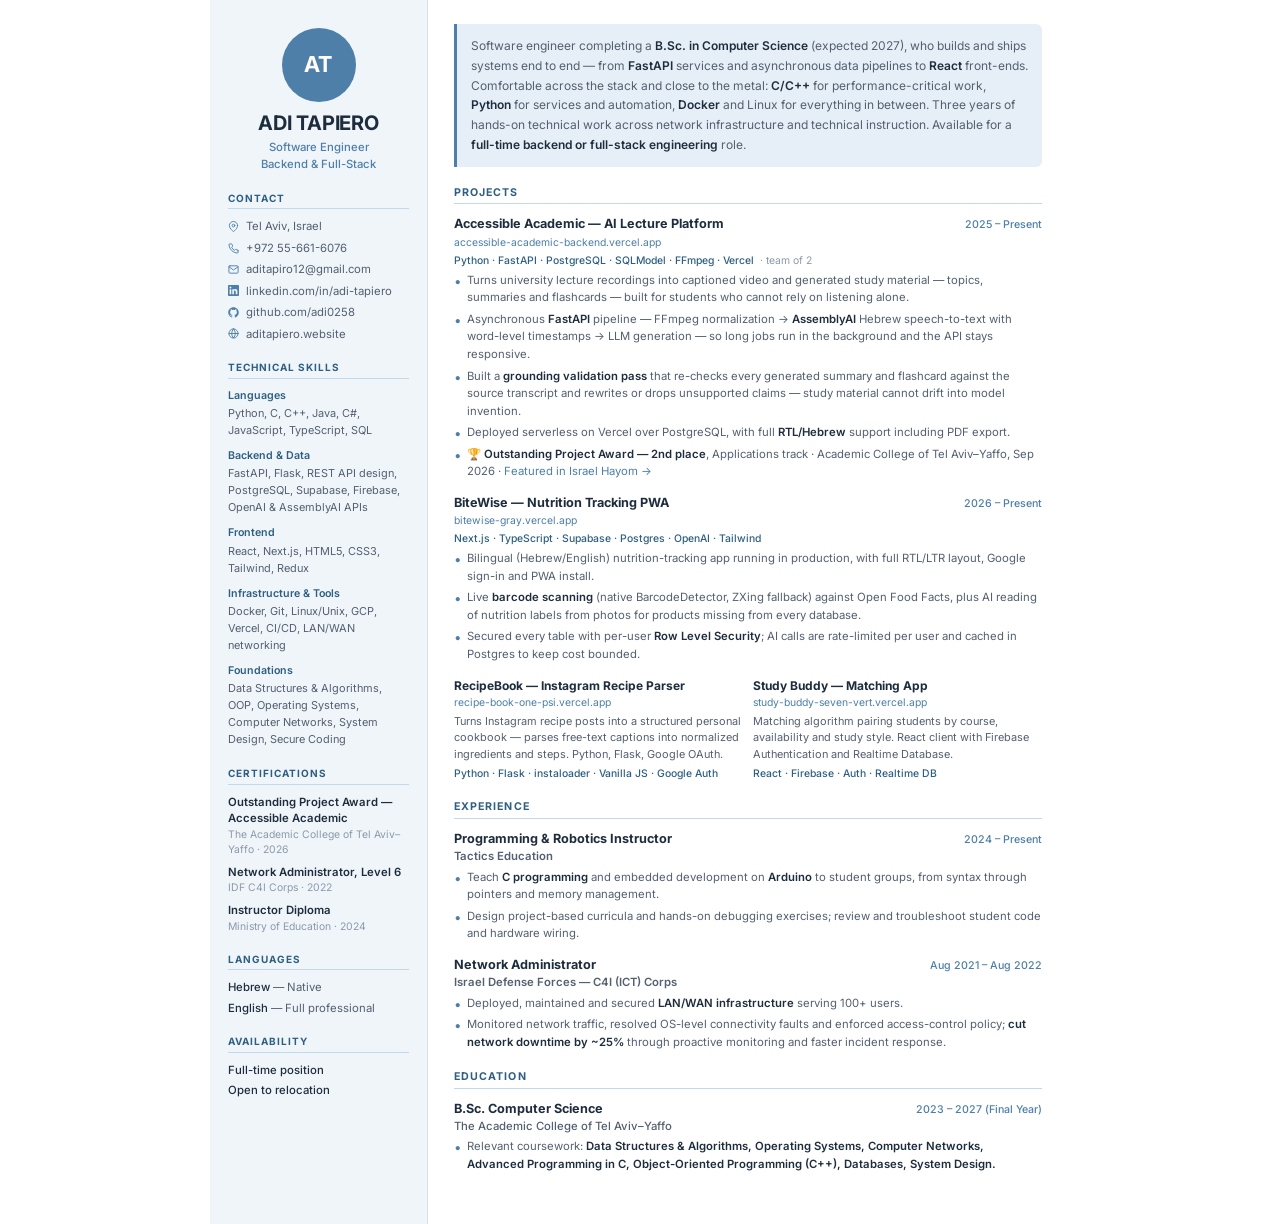
==== cv.html @ d8e9e0f2 "Add outstanding project award cert, Israel Hayom article link, calm color palette" ====
<!DOCTYPE html>
<html lang="en">
<head>
  <meta charset="UTF-8" />
  <meta name="viewport" content="width=device-width, initial-scale=1.0" />
  <title>Adi Tapiero — CV</title>
  <link rel="preconnect" href="https://fonts.googleapis.com" />
  <link rel="preconnect" href="https://fonts.gstatic.com" crossorigin />
  <link href="https://fonts.googleapis.com/css2?family=Inter:wght@300;400;500;600;700&display=swap" rel="stylesheet" />
  <style>
    /* ---- tokens ---- */
    :root {
      --accent:       #4d7fa8;
      --accent-light: #e6eff7;
      --accent-mid:   #c2d9eb;
      --accent-dark:  #2e5f82;
      --bg-sidebar:   #f0f5fa;
      --text:         #1e2d3d;
      --text-muted:   #546070;
      --text-faint:   #8a9aaa;
      --border:       #d4dfe8;
    }

    * { box-sizing: border-box; margin: 0; padding: 0; }

    body {
      font-family: 'Inter', -apple-system, sans-serif;
      font-size: 9.5pt;
      color: var(--text);
      background: #fff;
      line-height: 1.45;
      -webkit-font-smoothing: antialiased;
    }

    a { color: var(--accent); text-decoration: none; }

    /* ---- page wrapper ---- */
    .page {
      display: grid;
      grid-template-columns: 218px 1fr;
      min-height: 100vh;
      max-width: 860px;
      margin: 0 auto;
    }

    /* ============ LEFT SIDEBAR ============ */
    .sidebar {
      background: var(--bg-sidebar);
      padding: 28px 18px 32px;
      border-right: 1px solid var(--border);
    }

    /* monogram */
    .monogram-wrap {
      display: flex;
      flex-direction: column;
      align-items: center;
      margin-bottom: 16px;
    }
    .monogram {
      width: 74px;
      height: 74px;
      border-radius: 50%;
      background: var(--accent);
      color: #fff;
      font-size: 22px;
      font-weight: 700;
      display: flex;
      align-items: center;
      justify-content: center;
      letter-spacing: 0.04em;
      margin-bottom: 10px;
    }
    .sidebar-name {
      font-size: 15pt;
      font-weight: 700;
      color: var(--text);
      text-align: center;
      letter-spacing: -0.01em;
      line-height: 1.15;
    }
    .sidebar-title {
      margin-top: 4px;
      font-size: 8.5pt;
      color: var(--accent);
      text-align: center;
      font-weight: 500;
      line-height: 1.5;
    }

    /* sidebar section heading */
    .s-section {
      margin-top: 18px;
    }
    .s-heading {
      font-size: 7.5pt;
      font-weight: 700;
      letter-spacing: 0.1em;
      text-transform: uppercase;
      color: var(--accent-dark);
      border-bottom: 1.5px solid var(--accent-mid);
      padding-bottom: 3px;
      margin-bottom: 9px;
    }

    /* contact */
    .contact-list { display: grid; gap: 5px; }
    .contact-item {
      display: flex;
      align-items: center;
      gap: 7px;
      font-size: 8.5pt;
      color: var(--text-muted);
    }
    .contact-item svg { flex-shrink: 0; color: var(--accent); }

    /* skill groups */
    .skill-group { margin-bottom: 9px; }
    .skill-group-label {
      font-size: 8pt;
      font-weight: 600;
      color: var(--accent-dark);
      margin-bottom: 2px;
    }
    .skill-group-items {
      font-size: 8.2pt;
      color: var(--text-muted);
      line-height: 1.55;
    }

    /* cert */
    .cert-item { margin-bottom: 7px; }
    .cert-title {
      font-size: 8.5pt;
      font-weight: 600;
      color: var(--text);
    }
    .cert-meta {
      font-size: 7.8pt;
      color: var(--text-faint);
    }

    /* lang & avail */
    .lang-item, .avail-item {
      font-size: 8.5pt;
      color: var(--text-muted);
      margin-bottom: 4px;
    }
    .lang-item strong, .avail-item { color: var(--text); font-weight: 500; }

    /* ============ RIGHT CONTENT ============ */
    .content {
      padding: 24px 28px 32px 26px;
    }

    /* summary */
    .summary {
      font-size: 9pt;
      color: var(--text-muted);
      line-height: 1.65;
      margin-bottom: 18px;
      padding: 12px 14px;
      background: var(--accent-light);
      border-left: 3px solid var(--accent);
      border-radius: 0 6px 6px 0;
    }
    .summary strong { color: var(--text); font-weight: 600; }

    /* section */
    .section { margin-bottom: 18px; }
    .section-title {
      font-size: 8pt;
      font-weight: 700;
      letter-spacing: 0.1em;
      text-transform: uppercase;
      color: var(--accent-dark);
      border-bottom: 1.5px solid var(--accent-mid);
      padding-bottom: 3px;
      margin-bottom: 11px;
    }

    /* project featured */
    .project { margin-bottom: 13px; }
    .project-header {
      display: flex;
      justify-content: space-between;
      align-items: baseline;
      gap: 8px;
    }
    .project-name {
      font-size: 9.5pt;
      font-weight: 700;
      color: var(--text);
    }
    .project-date {
      font-size: 8pt;
      color: var(--accent);
      white-space: nowrap;
      font-weight: 500;
    }
    .project-url {
      font-size: 7.8pt;
      color: var(--accent);
      display: block;
      margin: 1px 0 3px;
    }
    .project-stack {
      font-size: 7.8pt;
      color: var(--text-faint);
      margin-bottom: 4px;
    }
    .project-stack span {
      color: var(--accent-dark);
      font-weight: 500;
    }

    /* bullet list */
    .bullet-list { display: grid; gap: 4px; padding-left: 0; list-style: none; }
    .bullet-list li {
      position: relative;
      padding-left: 13px;
      font-size: 8.5pt;
      color: var(--text-muted);
      line-height: 1.55;
    }
    .bullet-list li::before {
      content: "•";
      color: var(--accent);
      font-size: 10pt;
      position: absolute;
      left: 0;
      top: -1px;
    }
    .bullet-list li strong { color: var(--text); font-weight: 600; }

    /* two-col projects */
    .projects-2col {
      display: grid;
      grid-template-columns: 1fr 1fr;
      gap: 10px;
      margin-top: 4px;
    }
    .project-mini { }
    .project-mini .project-name { font-size: 9pt; }
    .project-mini p {
      font-size: 8.2pt;
      color: var(--text-muted);
      line-height: 1.5;
      margin: 3px 0 4px;
    }
    .project-mini .project-stack { margin-bottom: 0; }

    /* experience */
    .exp-item { margin-bottom: 13px; }
    .exp-header {
      display: flex;
      justify-content: space-between;
      align-items: baseline;
    }
    .exp-title {
      font-size: 9.5pt;
      font-weight: 700;
      color: var(--text);
    }
    .exp-date {
      font-size: 8pt;
      color: var(--accent);
      font-weight: 500;
    }
    .exp-company {
      font-size: 8.5pt;
      color: var(--text-muted);
      font-weight: 600;
      margin-bottom: 4px;
    }

    /* education */
    .edu-header {
      display: flex;
      justify-content: space-between;
      align-items: baseline;
    }
    .edu-degree {
      font-size: 9.5pt;
      font-weight: 700;
      color: var(--text);
    }
    .edu-date {
      font-size: 8pt;
      color: var(--accent);
      font-weight: 500;
    }
    .edu-school {
      font-size: 8.5pt;
      color: var(--text-muted);
      font-weight: 500;
      margin-bottom: 4px;
    }

    /* print */
    @media print {
      body { font-size: 9pt; }
      .page { max-width: 100%; }
      a { color: var(--accent); }
    }
  </style>
</head>
<body>
<div class="page">

  <!-- ===== SIDEBAR ===== -->
  <aside class="sidebar">
    <div class="monogram-wrap">
      <div class="monogram">AT</div>
      <div class="sidebar-name">ADI TAPIERO</div>
      <div class="sidebar-title">Software Engineer<br>Backend &amp; Full-Stack</div>
    </div>

    <!-- Contact -->
    <div class="s-section">
      <div class="s-heading">Contact</div>
      <ul class="contact-list">
        <li class="contact-item">
          <svg width="11" height="11" viewBox="0 0 24 24" fill="none" stroke="currentColor" stroke-width="2" stroke-linecap="round" stroke-linejoin="round"><path d="M21 10c0 7-9 13-9 13S3 17 3 10a9 9 0 1 1 18 0z"/><circle cx="12" cy="10" r="3"/></svg>
          Tel Aviv, Israel
        </li>
        <li class="contact-item">
          <svg width="11" height="11" viewBox="0 0 24 24" fill="none" stroke="currentColor" stroke-width="2" stroke-linecap="round" stroke-linejoin="round"><path d="M22 16.92v3a2 2 0 0 1-2.18 2 19.86 19.86 0 0 1-8.63-3.07 19.5 19.5 0 0 1-6-6A19.86 19.86 0 0 1 2.12 4.18 2 2 0 0 1 4.11 2h3a2 2 0 0 1 2 1.72c.13.94.36 1.86.68 2.74a2 2 0 0 1-.45 2.11L8.09 9.91a16 16 0 0 0 6 6l1.34-1.25a2 2 0 0 1 2.11-.45c.88.32 1.8.55 2.74.68A2 2 0 0 1 22 16.92z"/></svg>
          +972 55-661-6076
        </li>
        <li class="contact-item">
          <svg width="11" height="11" viewBox="0 0 24 24" fill="none" stroke="currentColor" stroke-width="2" stroke-linecap="round" stroke-linejoin="round"><path d="M4 4h16c1.1 0 2 .9 2 2v12c0 1.1-.9 2-2 2H4c-1.1 0-2-.9-2-2V6c0-1.1.9-2 2-2z"/><polyline points="22,6 12,13 2,6"/></svg>
          aditapiro12@gmail.com
        </li>
        <li class="contact-item">
          <svg width="11" height="11" viewBox="0 0 24 24" fill="currentColor"><path d="M20.45 20.45h-3.55v-5.57c0-1.33-.02-3.04-1.85-3.04-1.85 0-2.13 1.45-2.13 2.95v5.66H9.36V9h3.41v1.56h.05c.48-.91 1.65-1.85 3.39-1.85 3.62 0 4.29 2.38 4.29 5.48v6.26zM5.34 7.43a2.06 2.06 0 1 1 0-4.12 2.06 2.06 0 0 1 0 4.12zM7.12 20.45H3.56V9h3.56v11.45zM22.22 0H1.77C.79 0 0 .77 0 1.72v20.56C0 23.23.79 24 1.77 24h20.45c.98 0 1.78-.77 1.78-1.72V1.72C24 .77 23.2 0 22.22 0z"/></svg>
          linkedin.com/in/adi-tapiero
        </li>
        <li class="contact-item">
          <svg width="11" height="11" viewBox="0 0 24 24" fill="currentColor"><path d="M12 .5C5.65.5.5 5.65.5 12c0 5.08 3.29 9.39 7.86 10.91.58.11.79-.25.79-.56 0-.28-.01-1.02-.02-2-3.2.7-3.88-1.54-3.88-1.54-.52-1.33-1.28-1.69-1.28-1.69-1.05-.72.08-.71.08-.71 1.16.08 1.77 1.19 1.77 1.19 1.03 1.77 2.7 1.26 3.36.96.1-.75.4-1.26.73-1.55-2.55-.29-5.24-1.28-5.24-5.7 0-1.26.45-2.29 1.19-3.1-.12-.29-.52-1.46.11-3.05 0 0 .97-.31 3.18 1.18a11.02 11.02 0 0 1 5.79 0c2.2-1.49 3.17-1.18 3.17-1.18.63 1.59.23 2.76.11 3.05.74.81 1.19 1.84 1.19 3.1 0 4.43-2.69 5.4-5.26 5.69.41.35.78 1.05.78 2.11 0 1.52-.01 2.75-.01 3.13 0 .31.21.68.8.56C20.21 21.39 23.5 17.08 23.5 12 23.5 5.65 18.35.5 12 .5z"/></svg>
          github.com/adi0258
        </li>
        <li class="contact-item">
          <svg width="11" height="11" viewBox="0 0 24 24" fill="none" stroke="currentColor" stroke-width="2" stroke-linecap="round" stroke-linejoin="round"><circle cx="12" cy="12" r="10"/><line x1="2" y1="12" x2="22" y2="12"/><path d="M12 2a15.3 15.3 0 0 1 4 10 15.3 15.3 0 0 1-4 10 15.3 15.3 0 0 1-4-10 15.3 15.3 0 0 1 4-10z"/></svg>
          aditapiero.website
        </li>
      </ul>
    </div>

    <!-- Technical Skills -->
    <div class="s-section">
      <div class="s-heading">Technical Skills</div>

      <div class="skill-group">
        <div class="skill-group-label">Languages</div>
        <div class="skill-group-items">Python, C, C++, Java, C#, JavaScript, TypeScript, SQL</div>
      </div>
      <div class="skill-group">
        <div class="skill-group-label">Backend &amp; Data</div>
        <div class="skill-group-items">FastAPI, Flask, REST API design, PostgreSQL, Supabase, Firebase, OpenAI &amp; AssemblyAI APIs</div>
      </div>
      <div class="skill-group">
        <div class="skill-group-label">Frontend</div>
        <div class="skill-group-items">React, Next.js, HTML5, CSS3, Tailwind, Redux</div>
      </div>
      <div class="skill-group">
        <div class="skill-group-label">Infrastructure &amp; Tools</div>
        <div class="skill-group-items">Docker, Git, Linux/Unix, GCP, Vercel, CI/CD, LAN/WAN networking</div>
      </div>
      <div class="skill-group">
        <div class="skill-group-label">Foundations</div>
        <div class="skill-group-items">Data Structures &amp; Algorithms, OOP, Operating Systems, Computer Networks, System Design, Secure Coding</div>
      </div>
    </div>

    <!-- Certifications -->
    <div class="s-section">
      <div class="s-heading">Certifications</div>
      <div class="cert-item">
        <div class="cert-title">Outstanding Project Award — Accessible Academic</div>
        <div class="cert-meta">The Academic College of Tel Aviv–Yaffo · 2026</div>
      </div>
      <div class="cert-item">
        <div class="cert-title">Network Administrator, Level 6</div>
        <div class="cert-meta">IDF C4I Corps · 2022</div>
      </div>
      <div class="cert-item">
        <div class="cert-title">Instructor Diploma</div>
        <div class="cert-meta">Ministry of Education · 2024</div>
      </div>
    </div>

    <!-- Languages -->
    <div class="s-section">
      <div class="s-heading">Languages</div>
      <div class="lang-item"><strong>Hebrew</strong> — Native</div>
      <div class="lang-item"><strong>English</strong> — Full professional</div>
    </div>

    <!-- Availability -->
    <div class="s-section">
      <div class="s-heading">Availability</div>
      <div class="avail-item">Full-time position</div>
      <div class="avail-item">Open to relocation</div>
    </div>
  </aside>

  <!-- ===== MAIN CONTENT ===== -->
  <main class="content">

    <!-- Summary -->
    <div class="summary">
      Software engineer completing a <strong>B.Sc. in Computer Science</strong> (expected 2027), who builds and ships systems end to end — from <strong>FastAPI</strong> services and asynchronous data pipelines to <strong>React</strong> front-ends. Comfortable across the stack and close to the metal: <strong>C/C++</strong> for performance-critical work, <strong>Python</strong> for services and automation, <strong>Docker</strong> and Linux for everything in between. Three years of hands-on technical work across network infrastructure and technical instruction. Available for a <strong>full-time backend or full-stack engineering</strong> role.
    </div>

    <!-- Projects -->
    <div class="section">
      <div class="section-title">Projects</div>

      <div class="project">
        <div class="project-header">
          <div class="project-name">Accessible Academic — AI Lecture Platform</div>
          <div class="project-date">2025 – Present</div>
        </div>
        <a class="project-url" href="https://accessible-academic-backend.vercel.app/">accessible-academic-backend.vercel.app</a>
        <div class="project-stack"><span>Python · FastAPI · PostgreSQL · SQLModel · FFmpeg · Vercel</span> &nbsp;· team of 2</div>
        <ul class="bullet-list">
          <li>Turns university lecture recordings into captioned video and generated study material — topics, summaries and flashcards — built for students who cannot rely on listening alone.</li>
          <li>Asynchronous <strong>FastAPI</strong> pipeline — FFmpeg normalization → <strong>AssemblyAI</strong> Hebrew speech-to-text with word-level timestamps → LLM generation — so long jobs run in the background and the API stays responsive.</li>
          <li>Built a <strong>grounding validation pass</strong> that re-checks every generated summary and flashcard against the source transcript and rewrites or drops unsupported claims — study material cannot drift into model invention.</li>
          <li>Deployed serverless on Vercel over PostgreSQL, with full <strong>RTL/Hebrew</strong> support including PDF export.</li>
          <li><strong>🏆 Outstanding Project Award — 2nd place</strong>, Applications track · Academic College of Tel Aviv–Yaffo, Sep 2026 · <a href="https://www.israelhayom.co.il/news/education/article/21597703" target="_blank">Featured in Israel Hayom →</a></li>
        </ul>
      </div>

      <div class="project">
        <div class="project-header">
          <div class="project-name">BiteWise — Nutrition Tracking PWA</div>
          <div class="project-date">2026 – Present</div>
        </div>
        <a class="project-url" href="https://bitewise-gray.vercel.app/">bitewise-gray.vercel.app</a>
        <div class="project-stack"><span>Next.js · TypeScript · Supabase · Postgres · OpenAI · Tailwind</span></div>
        <ul class="bullet-list">
          <li>Bilingual (Hebrew/English) nutrition-tracking app running in production, with full RTL/LTR layout, Google sign-in and PWA install.</li>
          <li>Live <strong>barcode scanning</strong> (native BarcodeDetector, ZXing fallback) against Open Food Facts, plus AI reading of nutrition labels from photos for products missing from every database.</li>
          <li>Secured every table with per-user <strong>Row Level Security</strong>; AI calls are rate-limited per user and cached in Postgres to keep cost bounded.</li>
        </ul>
      </div>

      <div class="projects-2col">
        <div class="project-mini">
          <div class="project-name">RecipeBook — Instagram Recipe Parser</div>
          <a class="project-url" href="https://recipe-book-one-psi.vercel.app/">recipe-book-one-psi.vercel.app</a>
          <p>Turns Instagram recipe posts into a structured personal cookbook — parses free-text captions into normalized ingredients and steps. Python, Flask, Google OAuth.</p>
          <div class="project-stack"><span>Python · Flask · instaloader · Vanilla JS · Google Auth</span></div>
        </div>
        <div class="project-mini">
          <div class="project-name">Study Buddy — Matching App</div>
          <a class="project-url" href="https://study-buddy-seven-vert.vercel.app/">study-buddy-seven-vert.vercel.app</a>
          <p>Matching algorithm pairing students by course, availability and study style. React client with Firebase Authentication and Realtime Database.</p>
          <div class="project-stack"><span>React · Firebase · Auth · Realtime DB</span></div>
        </div>
      </div>
    </div>

    <!-- Experience -->
    <div class="section">
      <div class="section-title">Experience</div>

      <div class="exp-item">
        <div class="exp-header">
          <div class="exp-title">Programming &amp; Robotics Instructor</div>
          <div class="exp-date">2024 – Present</div>
        </div>
        <div class="exp-company">Tactics Education</div>
        <ul class="bullet-list">
          <li>Teach <strong>C programming</strong> and embedded development on <strong>Arduino</strong> to student groups, from syntax through pointers and memory management.</li>
          <li>Design project-based curricula and hands-on debugging exercises; review and troubleshoot student code and hardware wiring.</li>
        </ul>
      </div>

      <div class="exp-item">
        <div class="exp-header">
          <div class="exp-title">Network Administrator</div>
          <div class="exp-date">Aug 2021 – Aug 2022</div>
        </div>
        <div class="exp-company">Israel Defense Forces — C4I (ICT) Corps</div>
        <ul class="bullet-list">
          <li>Deployed, maintained and secured <strong>LAN/WAN infrastructure</strong> serving 100+ users.</li>
          <li>Monitored network traffic, resolved OS-level connectivity faults and enforced access-control policy; <strong>cut network downtime by ~25%</strong> through proactive monitoring and faster incident response.</li>
        </ul>
      </div>
    </div>

    <!-- Education -->
    <div class="section">
      <div class="section-title">Education</div>
      <div class="edu-header">
        <div class="edu-degree">B.Sc. Computer Science</div>
        <div class="edu-date">2023 – 2027 (Final Year)</div>
      </div>
      <div class="edu-school">The Academic College of Tel Aviv–Yaffo</div>
      <ul class="bullet-list">
        <li>Relevant coursework: <strong>Data Structures &amp; Algorithms, Operating Systems, Computer Networks, Advanced Programming in C, Object-Oriented Programming (C++), Databases, System Design.</strong></li>
      </ul>
    </div>

  </main>
</div>
</body>
</html>
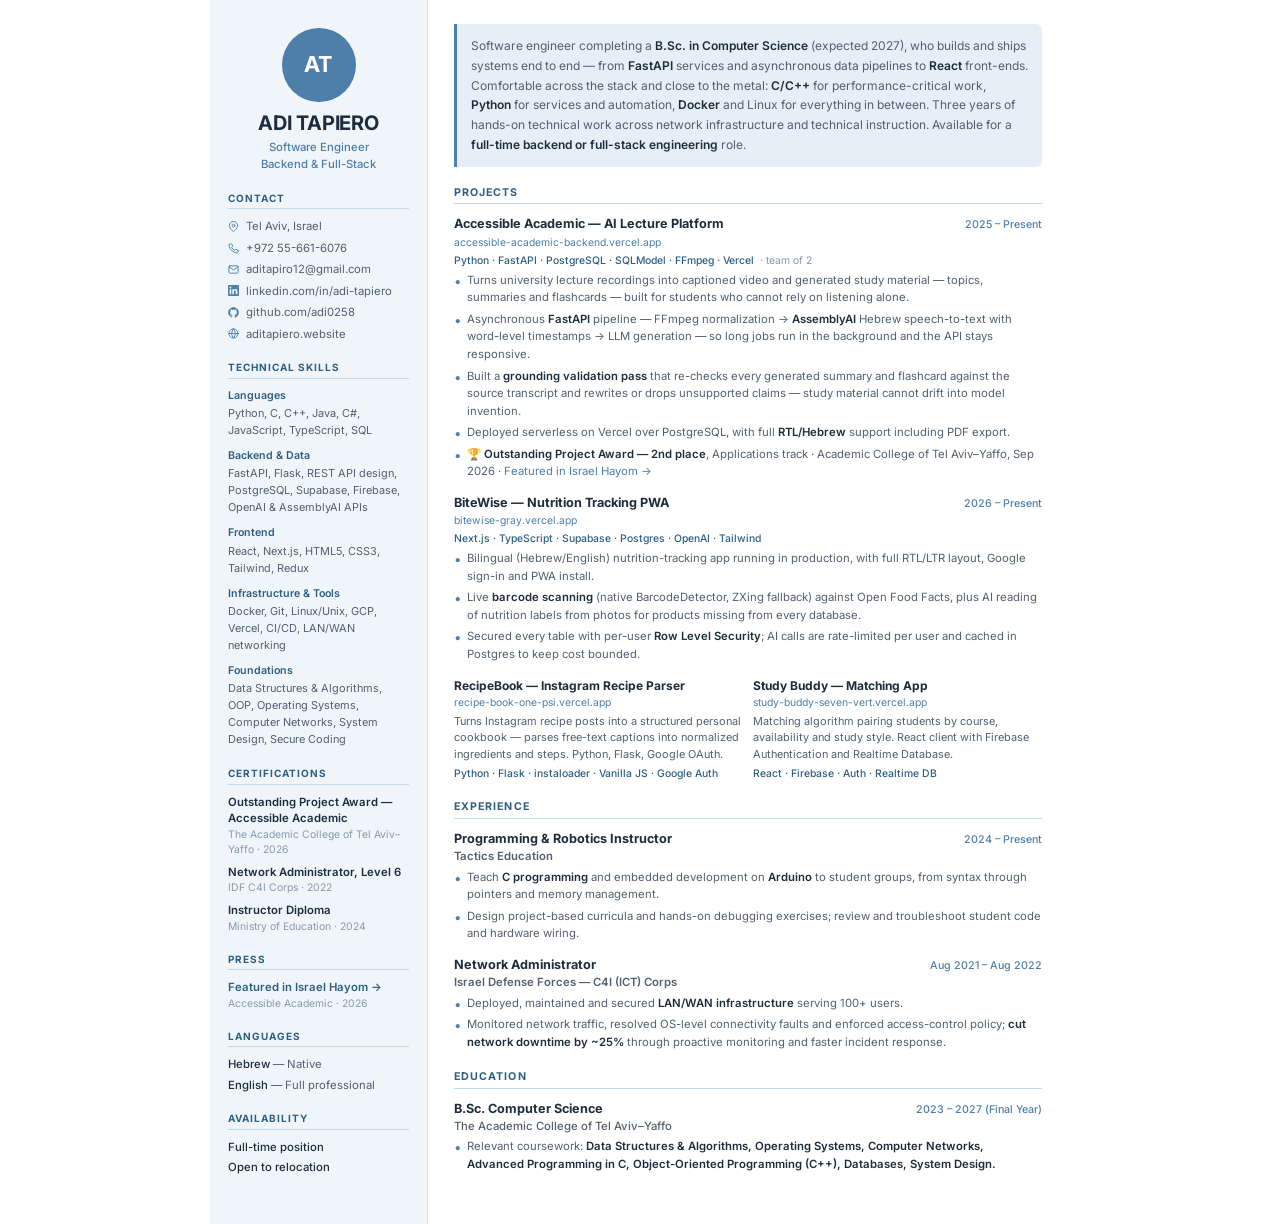
==== commit e5e13198: "Add Israel Hayom logo to portfolio, Press section to CV" ====
--- a/cv.html
+++ b/cv.html
@@ -390,6 +390,17 @@
       </div>
     </div>
 
+    <!-- Press -->
+    <div class="s-section">
+      <div class="s-heading">Press</div>
+      <div class="cert-item">
+        <a href="https://www.israelhayom.co.il/news/education/article/21597703" target="_blank" rel="noopener" style="color:var(--accent-dark);text-decoration:none;">
+          <div class="cert-title" style="color:var(--accent-dark);">Featured in Israel Hayom →</div>
+          <div class="cert-meta">Accessible Academic · 2026</div>
+        </a>
+      </div>
+    </div>
+
     <!-- Languages -->
     <div class="s-section">
       <div class="s-heading">Languages</div>
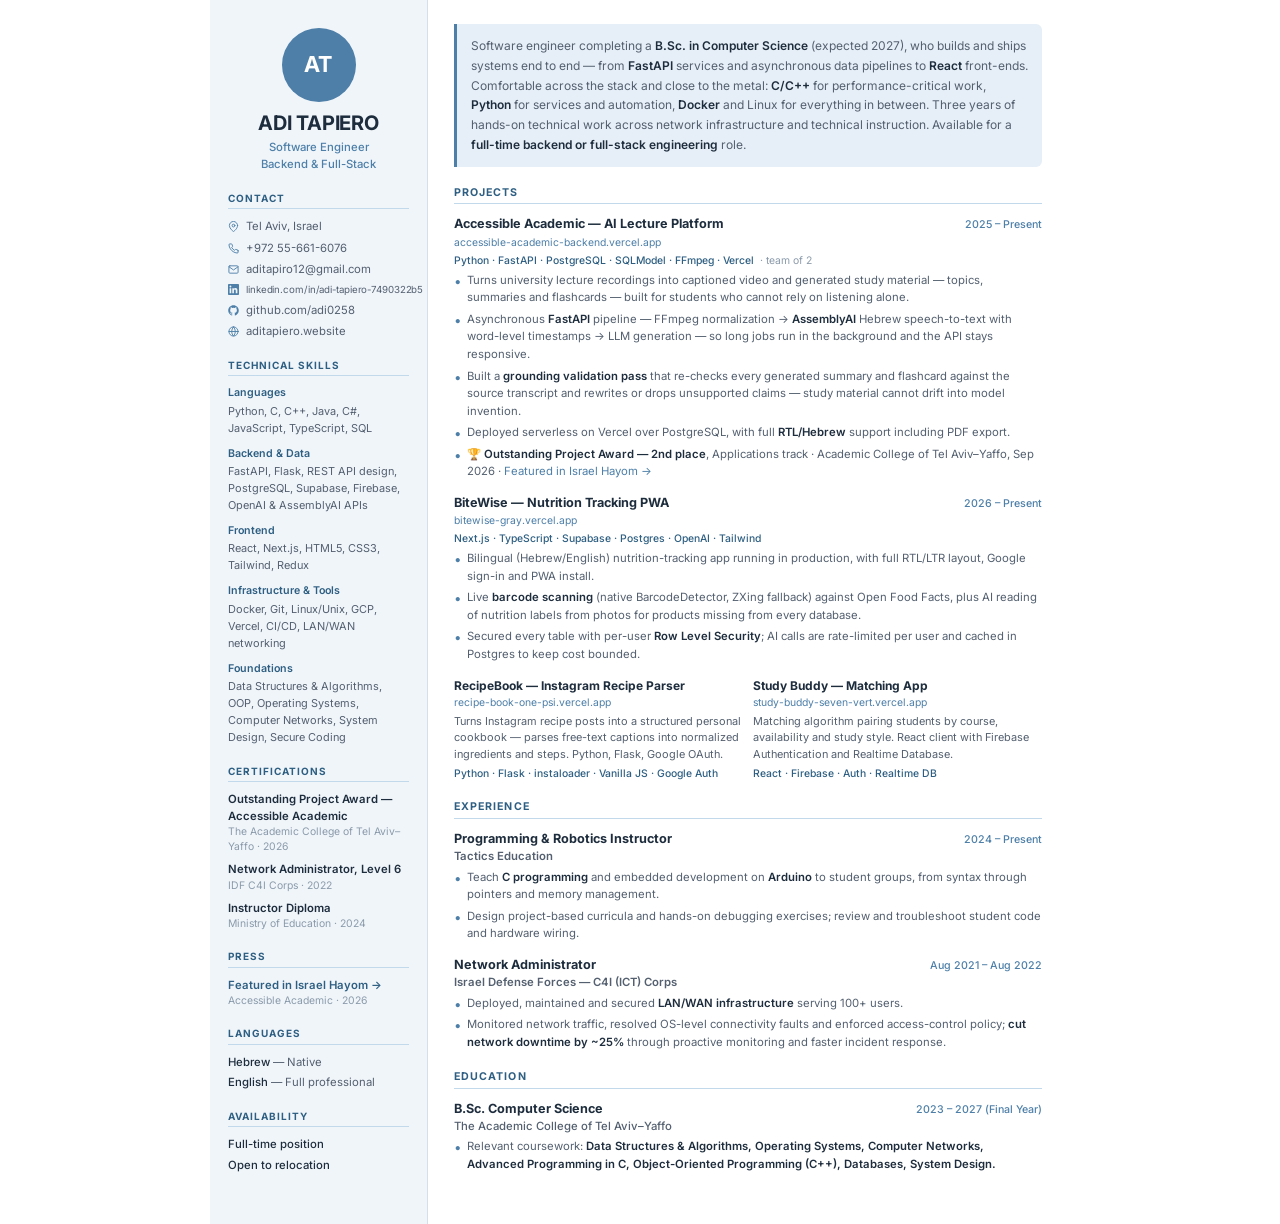
==== commit d67ad0b6: "Add files via upload" ====
--- a/cv.html
+++ b/cv.html
@@ -334,7 +334,7 @@
         </li>
         <li class="contact-item">
           <svg width="11" height="11" viewBox="0 0 24 24" fill="currentColor"><path d="M20.45 20.45h-3.55v-5.57c0-1.33-.02-3.04-1.85-3.04-1.85 0-2.13 1.45-2.13 2.95v5.66H9.36V9h3.41v1.56h.05c.48-.91 1.65-1.85 3.39-1.85 3.62 0 4.29 2.38 4.29 5.48v6.26zM5.34 7.43a2.06 2.06 0 1 1 0-4.12 2.06 2.06 0 0 1 0 4.12zM7.12 20.45H3.56V9h3.56v11.45zM22.22 0H1.77C.79 0 0 .77 0 1.72v20.56C0 23.23.79 24 1.77 24h20.45c.98 0 1.78-.77 1.78-1.72V1.72C24 .77 23.2 0 22.22 0z"/></svg>
-          linkedin.com/in/adi-tapiero
+          <a href="https://www.linkedin.com/in/adi-tapiero-7490322b5" style="color:inherit;text-decoration:none;font-size:7.3pt;white-space:nowrap;letter-spacing:-0.1px">linkedin.com/in/adi-tapiero-7490322b5</a>
         </li>
         <li class="contact-item">
           <svg width="11" height="11" viewBox="0 0 24 24" fill="currentColor"><path d="M12 .5C5.65.5.5 5.65.5 12c0 5.08 3.29 9.39 7.86 10.91.58.11.79-.25.79-.56 0-.28-.01-1.02-.02-2-3.2.7-3.88-1.54-3.88-1.54-.52-1.33-1.28-1.69-1.28-1.69-1.05-.72.08-.71.08-.71 1.16.08 1.77 1.19 1.77 1.19 1.03 1.77 2.7 1.26 3.36.96.1-.75.4-1.26.73-1.55-2.55-.29-5.24-1.28-5.24-5.7 0-1.26.45-2.29 1.19-3.1-.12-.29-.52-1.46.11-3.05 0 0 .97-.31 3.18 1.18a11.02 11.02 0 0 1 5.79 0c2.2-1.49 3.17-1.18 3.17-1.18.63 1.59.23 2.76.11 3.05.74.81 1.19 1.84 1.19 3.1 0 4.43-2.69 5.4-5.26 5.69.41.35.78 1.05.78 2.11 0 1.52-.01 2.75-.01 3.13 0 .31.21.68.8.56C20.21 21.39 23.5 17.08 23.5 12 23.5 5.65 18.35.5 12 .5z"/></svg>
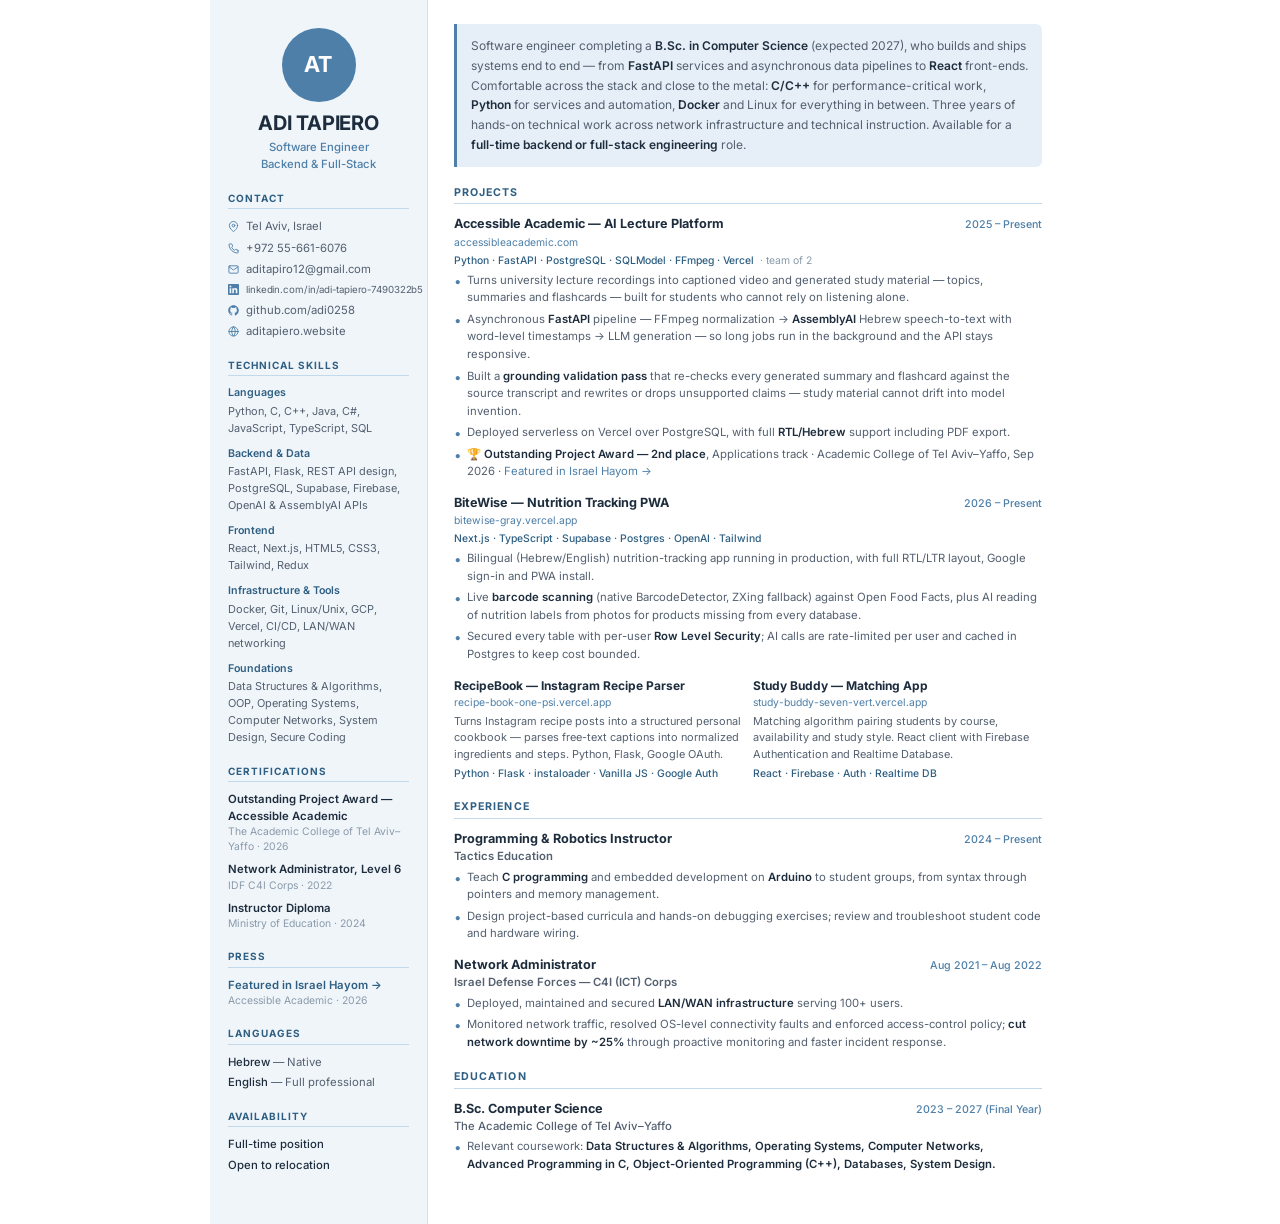
==== commit 0f69df8e: "Add files via upload" ====
--- a/cv.html
+++ b/cv.html
@@ -433,7 +433,7 @@
           <div class="project-name">Accessible Academic — AI Lecture Platform</div>
           <div class="project-date">2025 – Present</div>
         </div>
-        <a class="project-url" href="https://accessible-academic-backend.vercel.app/">accessible-academic-backend.vercel.app</a>
+        <a class="project-url" href="https://accessibleacademic.com/">accessibleacademic.com</a>
         <div class="project-stack"><span>Python · FastAPI · PostgreSQL · SQLModel · FFmpeg · Vercel</span> &nbsp;· team of 2</div>
         <ul class="bullet-list">
           <li>Turns university lecture recordings into captioned video and generated study material — topics, summaries and flashcards — built for students who cannot rely on listening alone.</li>
